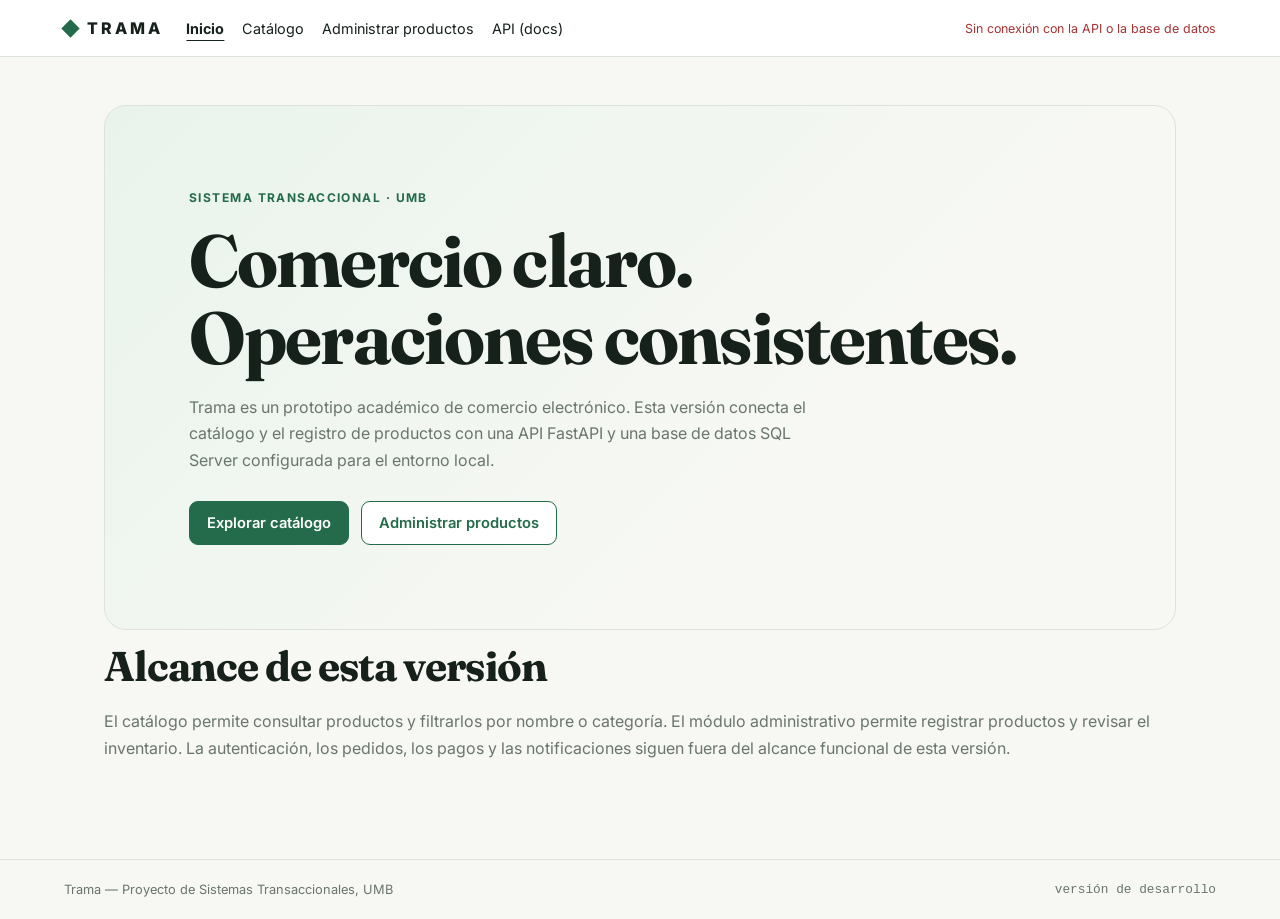
==== frontend/index.html @ f0679143 "fix: restore frontend home page" ====
<!DOCTYPE html>
<html lang="es"><head><meta charset="UTF-8"><meta name="viewport" content="width=device-width, initial-scale=1.0"><meta name="description" content="Trama, prototipo académico de comercio electrónico transaccional."><title>Trama — Comercio transaccional</title><link rel="stylesheet" href="css/estilos.css"></head><body><header><div class="logo"><span class="logo-mark"></span>TRAMA</div><nav><a href="index.html" aria-current="page">Inicio</a><a href="catalogo.html">Catálogo</a><a href="admin.html">Administrar productos</a><a href="/docs" target="_blank" rel="noopener">API (docs)</a></nav><span id="estado-api" class="estado-api" role="status">Verificando API…</span></header><main class="page"><section class="hero"><div class="kicker">Sistema transaccional · UMB</div><h1>Comercio claro.<br>Operaciones consistentes.</h1><p>Trama es un prototipo académico de comercio electrónico. Esta versión conecta el catálogo y el registro de productos con una API FastAPI y una base de datos SQL Server configurada para el entorno local.</p><div class="actions"><a class="btn" href="catalogo.html">Explorar catálogo</a><a class="btn secondary" href="admin.html">Administrar productos</a></div></section><section class="section-head"><h2>Alcance de esta versión</h2><p>El catálogo permite consultar productos y filtrarlos por nombre o categoría. El módulo administrativo permite registrar productos y revisar el inventario. La autenticación, los pedidos, los pagos y las notificaciones siguen fuera del alcance funcional de esta versión.</p></section></main><footer><span>Trama — Proyecto de Sistemas Transaccionales, UMB</span><span class="mono">versión de desarrollo</span></footer><script src="js/api.js"></script><script>window.TramaApi.mostrarEstado("estado-api");</script></body></html>
---- frontend/css/estilos.css ----
@import url('https://fonts.googleapis.com/css2?family=Inter:wght@400;500;600;700&family=Fraunces:wght@400;600;700&display=swap');
:root{color-scheme:light;--ink:#17211c;--muted:#69756d;--paper:#f7f8f4;--card:#fff;--line:#dce3dc;--green:#246b4b;--pale:#e9f3ec;--red:#a83232;--amber:#855b12}*{box-sizing:border-box}body{margin:0;background:var(--paper);color:var(--ink);font-family:Inter,system-ui,sans-serif}header{display:flex;align-items:center;gap:24px;flex-wrap:wrap;padding:18px clamp(18px,5vw,64px);background:#fff;border-bottom:1px solid var(--line)}.logo{font-weight:800;letter-spacing:.18em;display:flex;align-items:center;gap:10px}.logo-mark{display:inline-block;width:13px;height:13px;background:var(--green);transform:rotate(45deg)}nav{display:flex;gap:18px;flex-wrap:wrap;flex:1}a{color:var(--green);text-decoration:none}nav a{font-size:.9rem;color:var(--ink)}nav a[aria-current=page]{font-weight:700;text-decoration:underline;text-underline-offset:6px}.estado-api{font-size:.78rem;color:var(--muted)}.estado-api.ok{color:var(--green)}.estado-api.error{color:var(--red)}.page{max-width:1120px;margin:0 auto;padding:48px 24px 72px}.section-head{margin:10px 0 26px}.kicker{font-size:.75rem;text-transform:uppercase;letter-spacing:.12em;color:var(--green);font-weight:700}h1,h2{font-family:Fraunces,Georgia,serif;letter-spacing:-.025em}h1{font-size:clamp(2.4rem,6vw,4.6rem);line-height:1.04;margin:18px 0}h2{font-size:clamp(1.8rem,4vw,2.6rem);margin:8px 0}p{color:var(--muted);line-height:1.65}.hero{padding:clamp(32px,7vw,84px);border-radius:22px;background:linear-gradient(135deg,#e9f3ec,#f7f8f4 65%);border:1px solid var(--line)}.hero p{max-width:650px}.actions{display:flex;gap:12px;flex-wrap:wrap;margin-top:28px}.btn,button{display:inline-flex;align-items:center;justify-content:center;border:1px solid var(--green);border-radius:9px;padding:12px 17px;background:var(--green);color:white;font:600 .92rem Inter,sans-serif;cursor:pointer}.btn.secondary{background:#fff;color:var(--green)}button:disabled{opacity:.6;cursor:wait}.toolbar{display:flex;align-items:end;gap:16px;flex-wrap:wrap;margin:24px 0}.campo{display:flex;flex-direction:column;gap:8px;font-size:.88rem;font-weight:600;min-width:180px;flex:1}.campo input,.campo select,.campo textarea{width:100%;padding:12px;border:1px solid #cbd5cc;border-radius:8px;background:white;color:var(--ink);font:400 .95rem Inter,sans-serif}.campo input:focus,.campo select:focus,.campo textarea:focus{outline:2px solid #9ac4a7;outline-offset:1px}.conteo{font-size:.84rem;color:var(--muted);padding:12px 0}.productos{display:grid;grid-template-columns:repeat(auto-fit,minmax(220px,1fr));gap:16px}.pcard{display:flex;flex-direction:column;gap:10px;padding:20px;border:1px solid var(--line);border-radius:14px;background:var(--card);min-height:225px}.pcard h3{margin:2px 0;font-size:1.08rem}.pcard p{margin:0;font-size:.9rem;flex:1}.cat{font-size:.75rem;color:var(--green);font-weight:700}.precio{font-size:1.15rem;font-weight:700}.stock{font-size:.78rem}.stock.ok{color:var(--green)}.stock.bajo{color:var(--amber)}.stock.agotado{color:var(--red)}.mensaje{padding:24px;border:1px dashed var(--line);border-radius:12px;color:var(--muted);grid-column:1/-1}.form-panel{background:#fff;border:1px solid var(--line);border-radius:14px;padding:clamp(16px,3vw,28px)}.form-grid{display:grid;grid-template-columns:repeat(2,minmax(0,1fr));gap:18px}.completo{grid-column:1/-1}.ayuda,.error{font-size:.78rem;color:var(--muted);font-weight:400}.campo.invalido input,.campo.invalido select,.campo.invalido textarea{border-color:var(--red)}.campo.invalido .error{color:var(--red)}.alerta{padding:13px 16px;border-radius:9px;margin:16px 0;background:#f4f0df;color:#6f5416;font-size:.9rem}.alerta.ok{background:var(--pale);color:var(--green)}.alerta.error{background:#fae9e8;color:var(--red)}.tabla-scroll{overflow-x:auto;background:white;border:1px solid var(--line);border-radius:12px}.tabla{width:100%;border-collapse:collapse;min-width:560px}.tabla th,.tabla td{padding:14px 16px;border-bottom:1px solid var(--line);text-align:left;font-size:.88rem}.tabla th{background:#f0f4ef;font-size:.77rem;text-transform:uppercase;letter-spacing:.05em}.tabla tr:last-child td{border-bottom:0}.num{text-align:right!important;font-variant-numeric:tabular-nums}footer{display:flex;justify-content:space-between;gap:12px;flex-wrap:wrap;padding:22px clamp(18px,5vw,64px);border-top:1px solid var(--line);font-size:.8rem;color:var(--muted)}.mono{font-family:ui-monospace,monospace}@media(max-width:620px){header{gap:14px}.page{padding:28px 16px 48px}.form-grid{grid-template-columns:1fr}.completo{grid-column:auto}.toolbar .campo{min-width:100%}.estado-api{width:100%}}
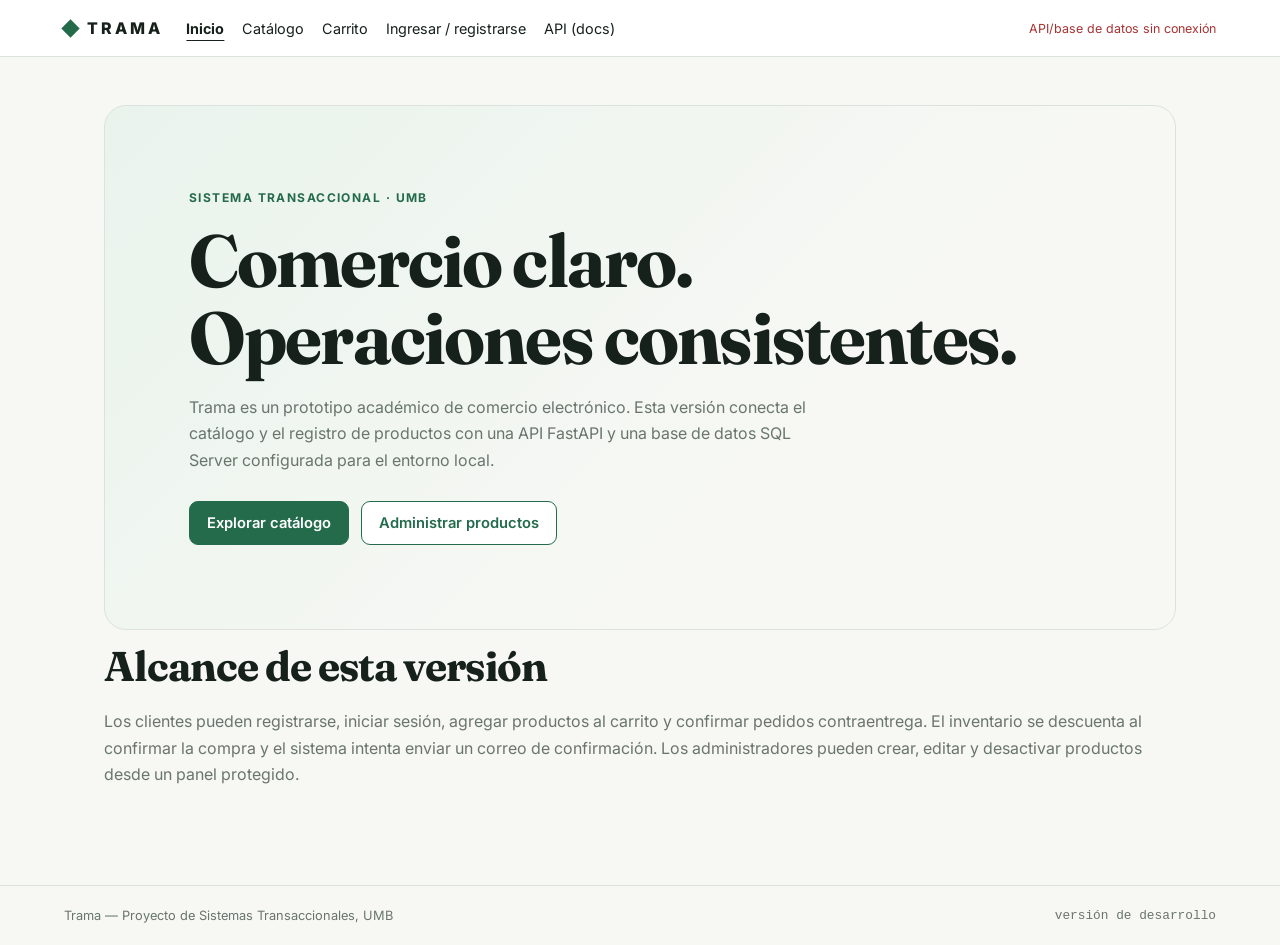
==== commit c9bc0aad: "feat: connect ecommerce pages and protected navigation" ====
--- a/frontend/index.html
+++ b/frontend/index.html
@@ -1,2 +1,2 @@
 <!DOCTYPE html>
-<html lang="es"><head><meta charset="UTF-8"><meta name="viewport" content="width=device-width, initial-scale=1.0"><meta name="description" content="Trama, prototipo académico de comercio electrónico transaccional."><title>Trama — Comercio transaccional</title><link rel="stylesheet" href="css/estilos.css"></head><body><header><div class="logo"><span class="logo-mark"></span>TRAMA</div><nav><a href="index.html" aria-current="page">Inicio</a><a href="catalogo.html">Catálogo</a><a href="admin.html">Administrar productos</a><a href="/docs" target="_blank" rel="noopener">API (docs)</a></nav><span id="estado-api" class="estado-api" role="status">Verificando API…</span></header><main class="page"><section class="hero"><div class="kicker">Sistema transaccional · UMB</div><h1>Comercio claro.<br>Operaciones consistentes.</h1><p>Trama es un prototipo académico de comercio electrónico. Esta versión conecta el catálogo y el registro de productos con una API FastAPI y una base de datos SQL Server configurada para el entorno local.</p><div class="actions"><a class="btn" href="catalogo.html">Explorar catálogo</a><a class="btn secondary" href="admin.html">Administrar productos</a></div></section><section class="section-head"><h2>Alcance de esta versión</h2><p>El catálogo permite consultar productos y filtrarlos por nombre o categoría. El módulo administrativo permite registrar productos y revisar el inventario. La autenticación, los pedidos, los pagos y las notificaciones siguen fuera del alcance funcional de esta versión.</p></section></main><footer><span>Trama — Proyecto de Sistemas Transaccionales, UMB</span><span class="mono">versión de desarrollo</span></footer><script src="js/api.js"></script><script>window.TramaApi.mostrarEstado("estado-api");</script></body></html>
+<html lang="es"><head><meta charset="UTF-8"><meta name="viewport" content="width=device-width, initial-scale=1.0"><meta name="description" content="Trama, prototipo académico de comercio electrónico transaccional."><title>Trama — Comercio transaccional</title><link rel="stylesheet" href="css/estilos.css"></head><body><header><div class="logo"><span class="logo-mark"></span>TRAMA</div><nav><a href="index.html" aria-current="page">Inicio</a><a href="catalogo.html">Catálogo</a><a href="carrito.html">Carrito</a><a href="cuenta.html" data-auth>Ingresar / registrarse</a><a href="admin.html" data-admin hidden>Administración</a><a href="/docs" target="_blank" rel="noopener">API (docs)</a></nav><span id="estado-api" class="estado-api" role="status">Verificando API…</span></header><main class="page"><section class="hero"><div class="kicker">Sistema transaccional · UMB</div><h1>Comercio claro.<br>Operaciones consistentes.</h1><p>Trama es un prototipo académico de comercio electrónico. Esta versión conecta el catálogo y el registro de productos con una API FastAPI y una base de datos SQL Server configurada para el entorno local.</p><div class="actions"><a class="btn" href="catalogo.html">Explorar catálogo</a><a class="btn secondary" href="admin.html">Administrar productos</a></div></section><section class="section-head"><h2>Alcance de esta versión</h2><p>Los clientes pueden registrarse, iniciar sesión, agregar productos al carrito y confirmar pedidos contraentrega. El inventario se descuenta al confirmar la compra y el sistema intenta enviar un correo de confirmación. Los administradores pueden crear, editar y desactivar productos desde un panel protegido.</p></section></main><footer><span>Trama — Proyecto de Sistemas Transaccionales, UMB</span><span class="mono">versión de desarrollo</span></footer><script src="js/api.js"></script><script>window.TramaApi.mostrarEstado("estado-api");</script></body></html>
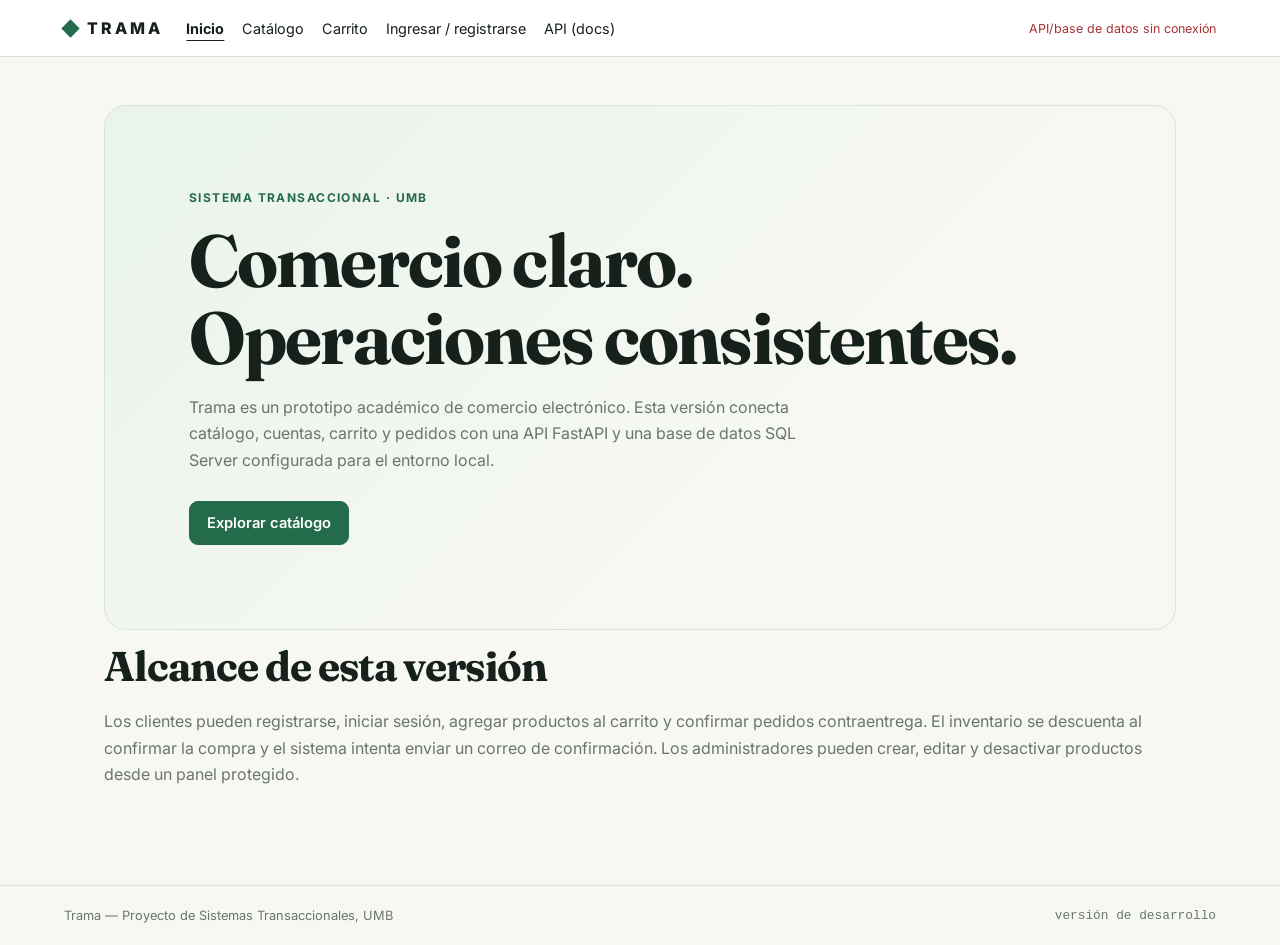
==== commit 94484137: "fix: tighten security defaults and verify ecommerce pages" ====
--- a/frontend/index.html
+++ b/frontend/index.html
@@ -1,2 +1,2 @@
 <!DOCTYPE html>
-<html lang="es"><head><meta charset="UTF-8"><meta name="viewport" content="width=device-width, initial-scale=1.0"><meta name="description" content="Trama, prototipo académico de comercio electrónico transaccional."><title>Trama — Comercio transaccional</title><link rel="stylesheet" href="css/estilos.css"></head><body><header><div class="logo"><span class="logo-mark"></span>TRAMA</div><nav><a href="index.html" aria-current="page">Inicio</a><a href="catalogo.html">Catálogo</a><a href="carrito.html">Carrito</a><a href="cuenta.html" data-auth>Ingresar / registrarse</a><a href="admin.html" data-admin hidden>Administración</a><a href="/docs" target="_blank" rel="noopener">API (docs)</a></nav><span id="estado-api" class="estado-api" role="status">Verificando API…</span></header><main class="page"><section class="hero"><div class="kicker">Sistema transaccional · UMB</div><h1>Comercio claro.<br>Operaciones consistentes.</h1><p>Trama es un prototipo académico de comercio electrónico. Esta versión conecta el catálogo y el registro de productos con una API FastAPI y una base de datos SQL Server configurada para el entorno local.</p><div class="actions"><a class="btn" href="catalogo.html">Explorar catálogo</a><a class="btn secondary" href="admin.html">Administrar productos</a></div></section><section class="section-head"><h2>Alcance de esta versión</h2><p>Los clientes pueden registrarse, iniciar sesión, agregar productos al carrito y confirmar pedidos contraentrega. El inventario se descuenta al confirmar la compra y el sistema intenta enviar un correo de confirmación. Los administradores pueden crear, editar y desactivar productos desde un panel protegido.</p></section></main><footer><span>Trama — Proyecto de Sistemas Transaccionales, UMB</span><span class="mono">versión de desarrollo</span></footer><script src="js/api.js"></script><script>window.TramaApi.mostrarEstado("estado-api");</script></body></html>
+<html lang="es"><head><meta charset="UTF-8"><meta name="viewport" content="width=device-width, initial-scale=1.0"><meta name="description" content="Trama, prototipo académico de comercio electrónico transaccional."><title>Trama — Comercio transaccional</title><link rel="stylesheet" href="css/estilos.css"></head><body><header><div class="logo"><span class="logo-mark"></span>TRAMA</div><nav><a href="index.html" aria-current="page">Inicio</a><a href="catalogo.html">Catálogo</a><a href="carrito.html">Carrito</a><a href="cuenta.html" data-auth>Ingresar / registrarse</a><a href="admin.html" data-admin hidden>Administración</a><a href="/docs" target="_blank" rel="noopener">API (docs)</a></nav><span id="estado-api" class="estado-api" role="status">Verificando API…</span></header><main class="page"><section class="hero"><div class="kicker">Sistema transaccional · UMB</div><h1>Comercio claro.<br>Operaciones consistentes.</h1><p>Trama es un prototipo académico de comercio electrónico. Esta versión conecta catálogo, cuentas, carrito y pedidos con una API FastAPI y una base de datos SQL Server configurada para el entorno local.</p><div class="actions"><a class="btn" href="catalogo.html">Explorar catálogo</a><a class="btn secondary" data-admin hidden href="admin.html">Administrar productos</a></div></section><section class="section-head"><h2>Alcance de esta versión</h2><p>Los clientes pueden registrarse, iniciar sesión, agregar productos al carrito y confirmar pedidos contraentrega. El inventario se descuenta al confirmar la compra y el sistema intenta enviar un correo de confirmación. Los administradores pueden crear, editar y desactivar productos desde un panel protegido.</p></section></main><footer><span>Trama — Proyecto de Sistemas Transaccionales, UMB</span><span class="mono">versión de desarrollo</span></footer><script src="js/api.js"></script><script>window.TramaApi.mostrarEstado("estado-api");window.TramaApi.actualizarNavegacion();</script></body></html>
--- a/frontend/css/estilos.css
+++ b/frontend/css/estilos.css
@@ -1,2 +1,5 @@
 @import url('https://fonts.googleapis.com/css2?family=Inter:wght@400;500;600;700&family=Fraunces:wght@400;600;700&display=swap');
 :root{color-scheme:light;--ink:#17211c;--muted:#69756d;--paper:#f7f8f4;--card:#fff;--line:#dce3dc;--green:#246b4b;--pale:#e9f3ec;--red:#a83232;--amber:#855b12}*{box-sizing:border-box}body{margin:0;background:var(--paper);color:var(--ink);font-family:Inter,system-ui,sans-serif}header{display:flex;align-items:center;gap:24px;flex-wrap:wrap;padding:18px clamp(18px,5vw,64px);background:#fff;border-bottom:1px solid var(--line)}.logo{font-weight:800;letter-spacing:.18em;display:flex;align-items:center;gap:10px}.logo-mark{display:inline-block;width:13px;height:13px;background:var(--green);transform:rotate(45deg)}nav{display:flex;gap:18px;flex-wrap:wrap;flex:1}a{color:var(--green);text-decoration:none}nav a{font-size:.9rem;color:var(--ink)}nav a[aria-current=page]{font-weight:700;text-decoration:underline;text-underline-offset:6px}.estado-api{font-size:.78rem;color:var(--muted)}.estado-api.ok{color:var(--green)}.estado-api.error{color:var(--red)}.page{max-width:1120px;margin:0 auto;padding:48px 24px 72px}.section-head{margin:10px 0 26px}.kicker{font-size:.75rem;text-transform:uppercase;letter-spacing:.12em;color:var(--green);font-weight:700}h1,h2{font-family:Fraunces,Georgia,serif;letter-spacing:-.025em}h1{font-size:clamp(2.4rem,6vw,4.6rem);line-height:1.04;margin:18px 0}h2{font-size:clamp(1.8rem,4vw,2.6rem);margin:8px 0}p{color:var(--muted);line-height:1.65}.hero{padding:clamp(32px,7vw,84px);border-radius:22px;background:linear-gradient(135deg,#e9f3ec,#f7f8f4 65%);border:1px solid var(--line)}.hero p{max-width:650px}.actions{display:flex;gap:12px;flex-wrap:wrap;margin-top:28px}.btn,button{display:inline-flex;align-items:center;justify-content:center;border:1px solid var(--green);border-radius:9px;padding:12px 17px;background:var(--green);color:white;font:600 .92rem Inter,sans-serif;cursor:pointer}.btn.secondary{background:#fff;color:var(--green)}button:disabled{opacity:.6;cursor:wait}.toolbar{display:flex;align-items:end;gap:16px;flex-wrap:wrap;margin:24px 0}.campo{display:flex;flex-direction:column;gap:8px;font-size:.88rem;font-weight:600;min-width:180px;flex:1}.campo input,.campo select,.campo textarea{width:100%;padding:12px;border:1px solid #cbd5cc;border-radius:8px;background:white;color:var(--ink);font:400 .95rem Inter,sans-serif}.campo input:focus,.campo select:focus,.campo textarea:focus{outline:2px solid #9ac4a7;outline-offset:1px}.conteo{font-size:.84rem;color:var(--muted);padding:12px 0}.productos{display:grid;grid-template-columns:repeat(auto-fit,minmax(220px,1fr));gap:16px}.pcard{display:flex;flex-direction:column;gap:10px;padding:20px;border:1px solid var(--line);border-radius:14px;background:var(--card);min-height:225px}.pcard h3{margin:2px 0;font-size:1.08rem}.pcard p{margin:0;font-size:.9rem;flex:1}.cat{font-size:.75rem;color:var(--green);font-weight:700}.precio{font-size:1.15rem;font-weight:700}.stock{font-size:.78rem}.stock.ok{color:var(--green)}.stock.bajo{color:var(--amber)}.stock.agotado{color:var(--red)}.mensaje{padding:24px;border:1px dashed var(--line);border-radius:12px;color:var(--muted);grid-column:1/-1}.form-panel{background:#fff;border:1px solid var(--line);border-radius:14px;padding:clamp(16px,3vw,28px)}.form-grid{display:grid;grid-template-columns:repeat(2,minmax(0,1fr));gap:18px}.completo{grid-column:1/-1}.ayuda,.error{font-size:.78rem;color:var(--muted);font-weight:400}.campo.invalido input,.campo.invalido select,.campo.invalido textarea{border-color:var(--red)}.campo.invalido .error{color:var(--red)}.alerta{padding:13px 16px;border-radius:9px;margin:16px 0;background:#f4f0df;color:#6f5416;font-size:.9rem}.alerta.ok{background:var(--pale);color:var(--green)}.alerta.error{background:#fae9e8;color:var(--red)}.tabla-scroll{overflow-x:auto;background:white;border:1px solid var(--line);border-radius:12px}.tabla{width:100%;border-collapse:collapse;min-width:560px}.tabla th,.tabla td{padding:14px 16px;border-bottom:1px solid var(--line);text-align:left;font-size:.88rem}.tabla th{background:#f0f4ef;font-size:.77rem;text-transform:uppercase;letter-spacing:.05em}.tabla tr:last-child td{border-bottom:0}.num{text-align:right!important;font-variant-numeric:tabular-nums}footer{display:flex;justify-content:space-between;gap:12px;flex-wrap:wrap;padding:22px clamp(18px,5vw,64px);border-top:1px solid var(--line);font-size:.8rem;color:var(--muted)}.mono{font-family:ui-monospace,monospace}@media(max-width:620px){header{gap:14px}.page{padding:28px 16px 48px}.form-grid{grid-template-columns:1fr}.completo{grid-column:auto}.toolbar .campo{min-width:100%}.estado-api{width:100%}}
+
+/* Comercio: cuenta, carrito y administración */
+.btn:disabled,button:disabled{opacity:.55;cursor:not-allowed}.pcard .actions{margin-top:8px}.pcard .actions button{padding:9px 12px;font-size:.82rem}.pcard input[type=number]{width:100%;padding:10px;border:1px solid var(--line);border-radius:8px}.form-panel form{display:grid;gap:14px}.form-panel form .btn{justify-self:start}.tabla td:last-child{white-space:nowrap}.tabla td:last-child button{margin:3px;padding:8px 10px;font-size:.8rem}.estado-pedido{display:inline-block;padding:5px 9px;border-radius:99px;background:var(--pale);color:var(--green);font-size:.78rem;font-weight:700}[hidden]{display:none!important}
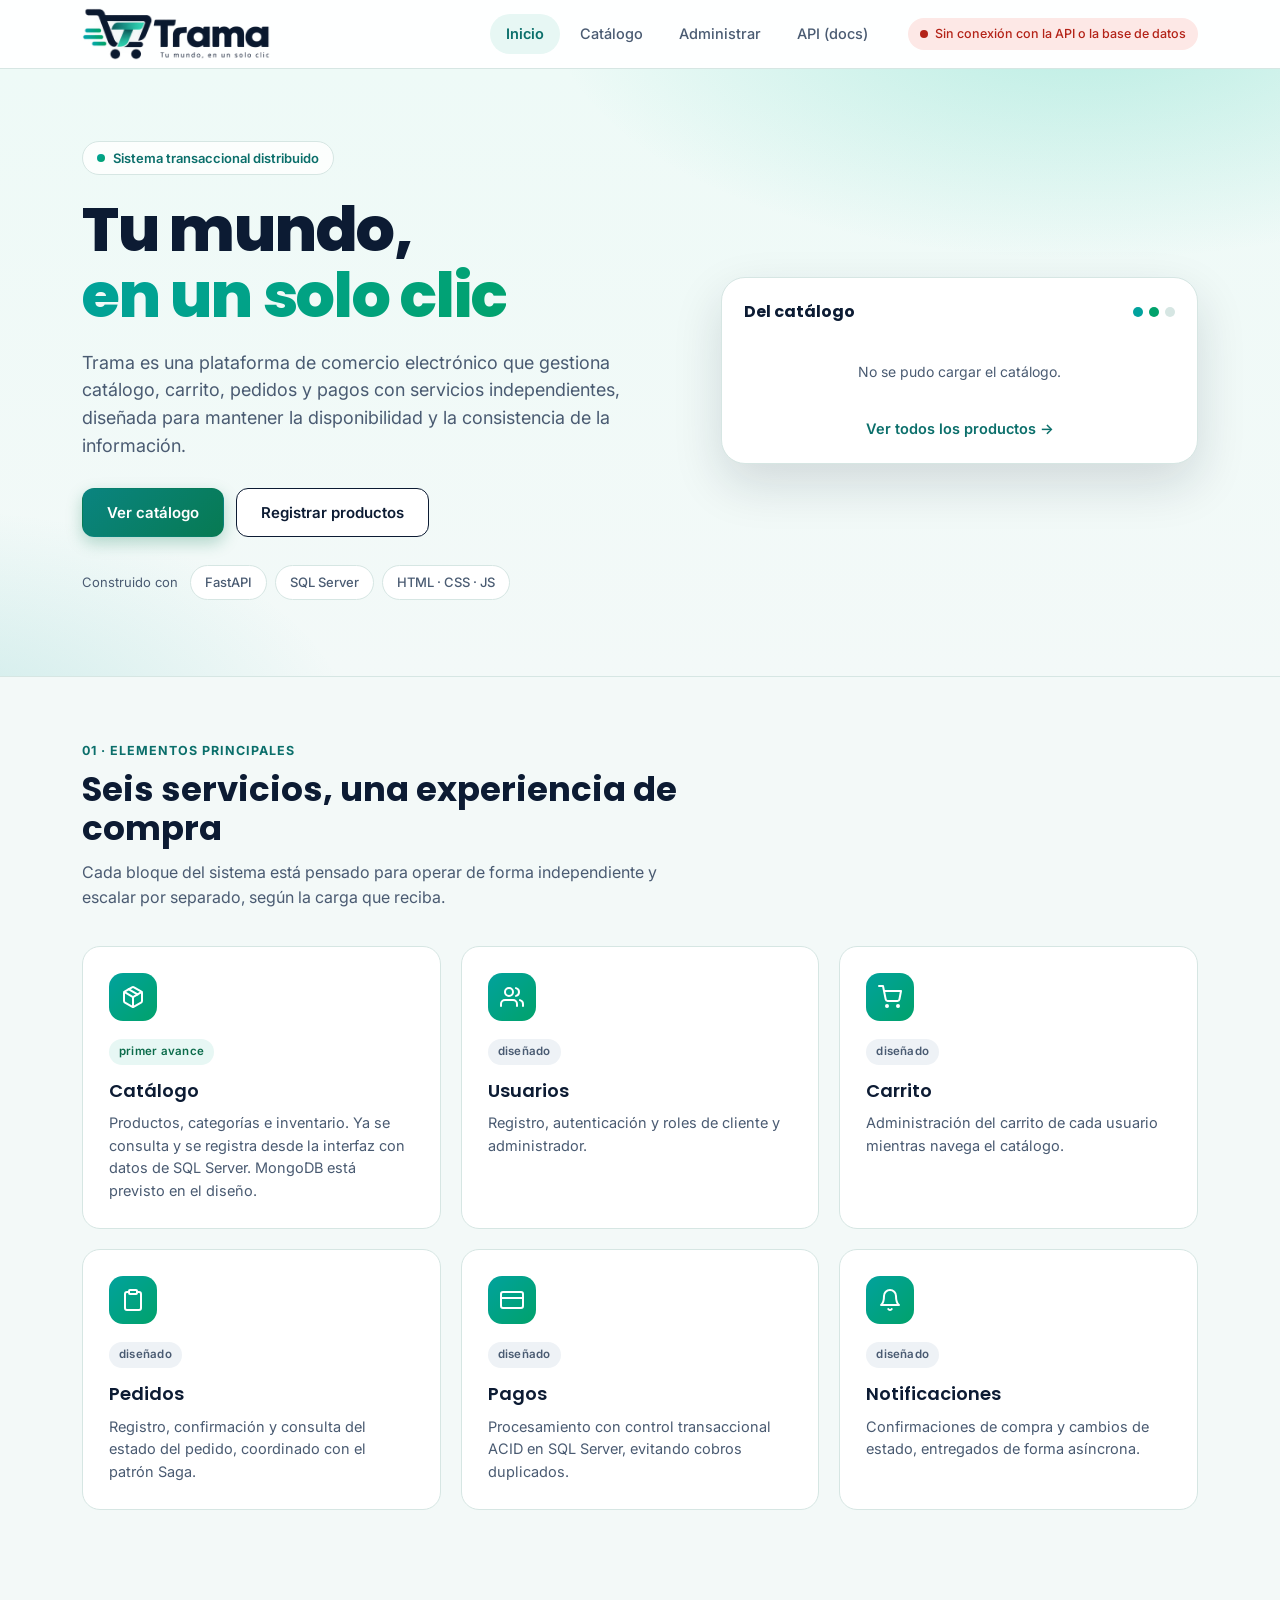
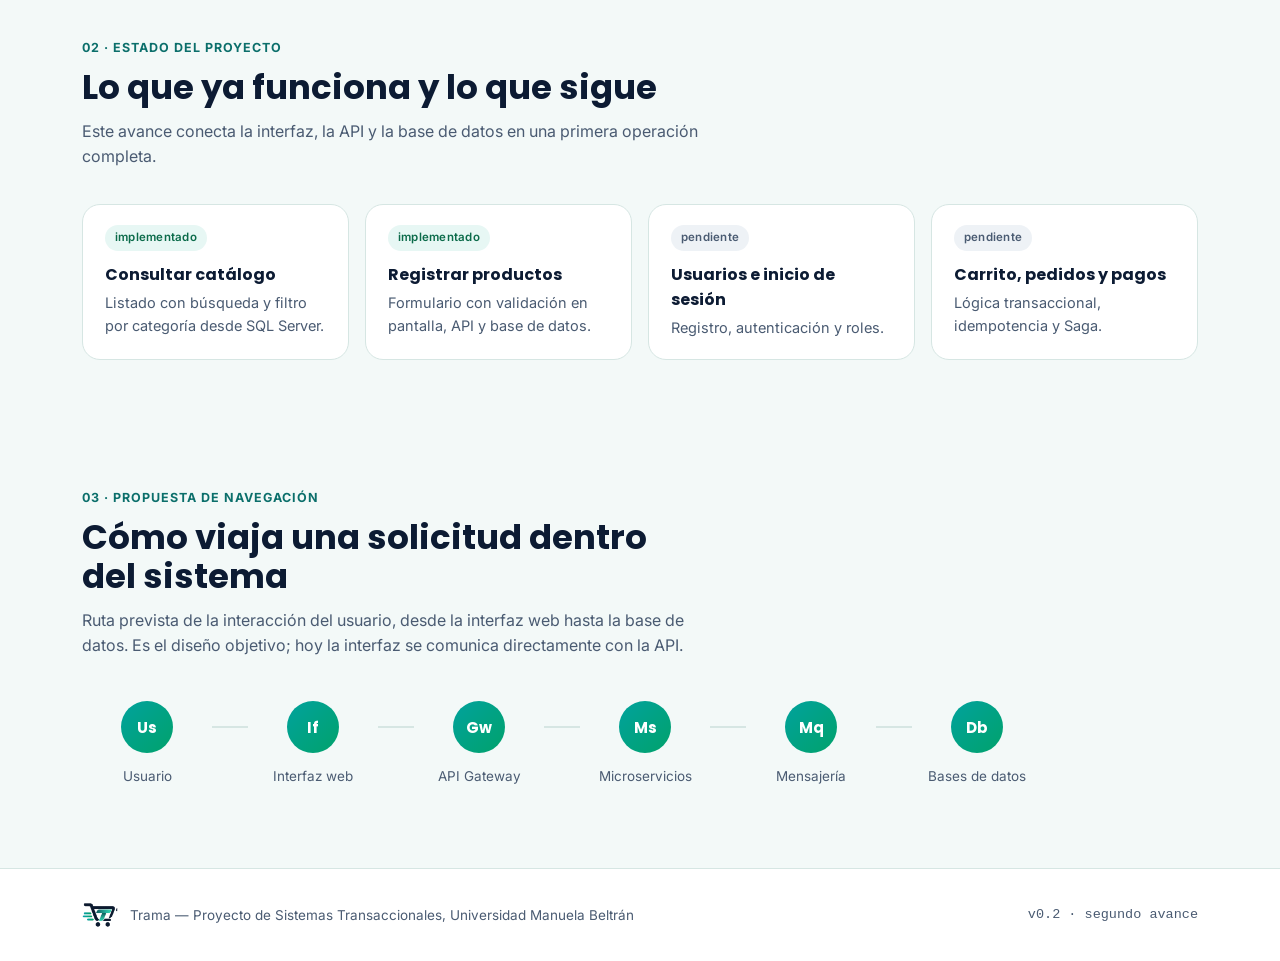
==== commit 33e6cbc9: "Versión inicial" ====
--- a/frontend/index.html
+++ b/frontend/index.html
@@ -1,2 +1,135 @@
 <!DOCTYPE html>
-<html lang="es"><head><meta charset="UTF-8"><meta name="viewport" content="width=device-width, initial-scale=1.0"><meta name="description" content="Trama, prototipo académico de comercio electrónico transaccional."><title>Trama — Comercio transaccional</title><link rel="stylesheet" href="css/estilos.css"></head><body><header><div class="logo"><span class="logo-mark"></span>TRAMA</div><nav><a href="index.html" aria-current="page">Inicio</a><a href="catalogo.html">Catálogo</a><a href="carrito.html">Carrito</a><a href="cuenta.html" data-auth>Ingresar / registrarse</a><a href="admin.html" data-admin hidden>Administración</a><a href="/docs" target="_blank" rel="noopener">API (docs)</a></nav><span id="estado-api" class="estado-api" role="status">Verificando API…</span></header><main class="page"><section class="hero"><div class="kicker">Sistema transaccional · UMB</div><h1>Comercio claro.<br>Operaciones consistentes.</h1><p>Trama es un prototipo académico de comercio electrónico. Esta versión conecta catálogo, cuentas, carrito y pedidos con una API FastAPI y una base de datos SQL Server configurada para el entorno local.</p><div class="actions"><a class="btn" href="catalogo.html">Explorar catálogo</a><a class="btn secondary" data-admin hidden href="admin.html">Administrar productos</a></div></section><section class="section-head"><h2>Alcance de esta versión</h2><p>Los clientes pueden registrarse, iniciar sesión, agregar productos al carrito y confirmar pedidos contraentrega. El inventario se descuenta al confirmar la compra y el sistema intenta enviar un correo de confirmación. Los administradores pueden crear, editar y desactivar productos desde un panel protegido.</p></section></main><footer><span>Trama — Proyecto de Sistemas Transaccionales, UMB</span><span class="mono">versión de desarrollo</span></footer><script src="js/api.js"></script><script>window.TramaApi.mostrarEstado("estado-api");window.TramaApi.actualizarNavegacion();</script></body></html>
+<html lang="es">
+<head>
+<meta charset="UTF-8">
+<meta name="viewport" content="width=device-width, initial-scale=1.0">
+<meta name="theme-color" content="#0C1B33">
+<title>Trama — Tu mundo, en un solo clic</title>
+<link rel="icon" type="image/png" href="img/favicon.png">
+<link rel="preconnect" href="https://fonts.googleapis.com">
+<link href="https://fonts.googleapis.com/css2?family=Inter:wght@400;500;600&family=Poppins:wght@600;700;800&display=swap" rel="stylesheet">
+<link rel="stylesheet" href="css/estilos.css">
+</head>
+<body>
+<a class="skip" href="#contenido">Saltar al contenido</a>
+<header class="site-header">
+  <div class="header-inner">
+    <a class="brand" href="index.html" aria-label="Trama, ir al inicio"><img class="logo" src="img/logo-web.png" alt="Trama — Tu mundo, en un solo clic" width="187" height="52"></a>
+    <nav aria-label="Principal">
+      <a href="index.html" aria-current="page">Inicio</a>
+      <a href="catalogo.html">Catálogo</a>
+      <a href="admin.html">Administrar</a>
+      <a href="/docs" target="_blank" rel="noopener">API (docs)</a>
+    </nav>
+    <span id="estado-api" class="estado-api" role="status">Verificando API…</span>
+  </div>
+</header>
+
+<main id="contenido">
+<div class="hero">
+  <div class="hero-inner">
+    <div>
+      <div class="eyebrow">Sistema transaccional distribuido</div>
+      <h1>Tu mundo,<br><span class="grad-text">en un solo clic</span></h1>
+      <p class="lead">Trama es una plataforma de comercio electrónico que gestiona catálogo, carrito, pedidos y pagos con servicios independientes, diseñada para mantener la disponibilidad y la consistencia de la información.</p>
+      <div class="hero-actions">
+        <a class="btn btn-primary" href="catalogo.html">Ver catálogo</a>
+        <a class="btn" href="admin.html">Registrar productos</a>
+      </div>
+      <div class="chips"><span class="chips-label">Construido con</span><span class="chip">FastAPI</span><span class="chip">SQL Server</span><span class="chip">HTML · CSS · JS</span></div>
+    </div>
+    <div class="showcase" aria-label="Novedades del catálogo">
+      <div class="showcase-top"><strong>Del catálogo</strong><span class="dots" aria-hidden="true"><i></i><i></i><i></i></span></div>
+      <div id="showcase-lista" class="showcase-lista"><p class="showcase-vacio">Cargando productos…</p></div>
+      <a class="showcase-pie" href="catalogo.html">Ver todos los productos →</a>
+    </div>
+  </div>
+</div>
+
+<section id="elementos">
+  <div class="section-head">
+    <div class="kicker">01 · Elementos principales</div>
+    <h2>Seis servicios, una experiencia de compra</h2>
+    <p>Cada bloque del sistema está pensado para operar de forma independiente y escalar por separado, según la carga que reciba.</p>
+  </div>
+  <div class="cards tres">
+    <div class="card">
+      <div class="ico"><svg viewBox="0 0 24 24" aria-hidden="true"><path d="M16.5 9.4 7.5 4.21"/><path d="M21 16V8a2 2 0 0 0-1-1.73l-7-4a2 2 0 0 0-2 0l-7 4A2 2 0 0 0 3 8v8a2 2 0 0 0 1 1.73l7 4a2 2 0 0 0 2 0l7-4A2 2 0 0 0 21 16z"/><path d="M3.27 6.96 12 12.01l8.73-5.05"/><path d="M12 22.08V12"/></svg></div>
+      <span class="tag">primer avance</span>
+      <h3>Catálogo</h3>
+      <p>Productos, categorías e inventario. Ya se consulta y se registra desde la interfaz con datos de SQL Server. MongoDB está previsto en el diseño.</p>
+    </div>
+    <div class="card">
+      <div class="ico"><svg viewBox="0 0 24 24" aria-hidden="true"><path d="M17 21v-2a4 4 0 0 0-4-4H5a4 4 0 0 0-4 4v2"/><circle cx="9" cy="7" r="4"/><path d="M23 21v-2a4 4 0 0 0-3-3.87"/><path d="M16 3.13a4 4 0 0 1 0 7.75"/></svg></div>
+      <span class="tag pendiente">diseñado</span>
+      <h3>Usuarios</h3>
+      <p>Registro, autenticación y roles de cliente y administrador.</p>
+    </div>
+    <div class="card">
+      <div class="ico"><svg viewBox="0 0 24 24" aria-hidden="true"><circle cx="9" cy="21" r="1"/><circle cx="20" cy="21" r="1"/><path d="M1 1h4l2.7 13.4a2 2 0 0 0 2 1.6h9.7a2 2 0 0 0 2-1.6L23 6H6"/></svg></div>
+      <span class="tag pendiente">diseñado</span>
+      <h3>Carrito</h3>
+      <p>Administración del carrito de cada usuario mientras navega el catálogo.</p>
+    </div>
+    <div class="card">
+      <div class="ico"><svg viewBox="0 0 24 24" aria-hidden="true"><path d="M16 4h2a2 2 0 0 1 2 2v14a2 2 0 0 1-2 2H6a2 2 0 0 1-2-2V6a2 2 0 0 1 2-2h2"/><rect x="8" y="2" width="8" height="4" rx="1" ry="1"/></svg></div>
+      <span class="tag pendiente">diseñado</span>
+      <h3>Pedidos</h3>
+      <p>Registro, confirmación y consulta del estado del pedido, coordinado con el patrón Saga.</p>
+    </div>
+    <div class="card">
+      <div class="ico"><svg viewBox="0 0 24 24" aria-hidden="true"><rect x="1" y="4" width="22" height="16" rx="2" ry="2"/><line x1="1" y1="10" x2="23" y2="10"/></svg></div>
+      <span class="tag pendiente">diseñado</span>
+      <h3>Pagos</h3>
+      <p>Procesamiento con control transaccional ACID en SQL Server, evitando cobros duplicados.</p>
+    </div>
+    <div class="card">
+      <div class="ico"><svg viewBox="0 0 24 24" aria-hidden="true"><path d="M18 8A6 6 0 0 0 6 8c0 7-3 9-3 9h18s-3-2-3-9"/><path d="M13.73 21a2 2 0 0 1-3.46 0"/></svg></div>
+      <span class="tag pendiente">diseñado</span>
+      <h3>Notificaciones</h3>
+      <p>Confirmaciones de compra y cambios de estado, entregados de forma asíncrona.</p>
+    </div>
+  </div>
+</section>
+
+<section id="avance">
+  <div class="section-head">
+    <div class="kicker">02 · Estado del proyecto</div>
+    <h2>Lo que ya funciona y lo que sigue</h2>
+    <p>Este avance conecta la interfaz, la API y la base de datos en una primera operación completa.</p>
+  </div>
+  <ul class="progreso">
+    <li><span class="tag">implementado</span><strong>Consultar catálogo</strong>Listado con búsqueda y filtro por categoría desde SQL Server.</li>
+    <li><span class="tag">implementado</span><strong>Registrar productos</strong>Formulario con validación en pantalla, API y base de datos.</li>
+    <li><span class="tag pendiente">pendiente</span><strong>Usuarios e inicio de sesión</strong>Registro, autenticación y roles.</li>
+    <li><span class="tag pendiente">pendiente</span><strong>Carrito, pedidos y pagos</strong>Lógica transaccional, idempotencia y Saga.</li>
+  </ul>
+</section>
+
+<section id="arquitectura">
+  <div class="section-head">
+    <div class="kicker">03 · Propuesta de navegación</div>
+    <h2>Cómo viaja una solicitud dentro del sistema</h2>
+    <p>Ruta prevista de la interacción del usuario, desde la interfaz web hasta la base de datos. Es el diseño objetivo; hoy la interfaz se comunica directamente con la API.</p>
+  </div>
+  <div class="flow">
+    <div class="flow-step"><div class="dot">Us</div><span>Usuario</span></div><div class="flow-arrow"></div>
+    <div class="flow-step"><div class="dot">If</div><span>Interfaz web</span></div><div class="flow-arrow"></div>
+    <div class="flow-step"><div class="dot">Gw</div><span>API Gateway</span></div><div class="flow-arrow"></div>
+    <div class="flow-step"><div class="dot">Ms</div><span>Microservicios</span></div><div class="flow-arrow"></div>
+    <div class="flow-step"><div class="dot">Mq</div><span>Mensajería</span></div><div class="flow-arrow"></div>
+    <div class="flow-step"><div class="dot">Db</div><span>Bases de datos</span></div>
+  </div>
+</section>
+</main>
+<footer>
+  <div class="footer-inner">
+    <div class="marca"><img src="img/logo-icono.png" alt="" width="36" height="36"><span>Trama — Proyecto de Sistemas Transaccionales, Universidad Manuela Beltrán</span></div>
+    <span class="mono">v0.2 · segundo avance</span>
+  </div>
+</footer>
+
+<script src="js/api.js"></script>
+<script src="js/inicio.js"></script>
+</body>
+</html>
--- a/frontend/css/estilos.css
+++ b/frontend/css/estilos.css
@@ -1,5 +1,205 @@
-@import url('https://fonts.googleapis.com/css2?family=Inter:wght@400;500;600;700&family=Fraunces:wght@400;600;700&display=swap');
-:root{color-scheme:light;--ink:#17211c;--muted:#69756d;--paper:#f7f8f4;--card:#fff;--line:#dce3dc;--green:#246b4b;--pale:#e9f3ec;--red:#a83232;--amber:#855b12}*{box-sizing:border-box}body{margin:0;background:var(--paper);color:var(--ink);font-family:Inter,system-ui,sans-serif}header{display:flex;align-items:center;gap:24px;flex-wrap:wrap;padding:18px clamp(18px,5vw,64px);background:#fff;border-bottom:1px solid var(--line)}.logo{font-weight:800;letter-spacing:.18em;display:flex;align-items:center;gap:10px}.logo-mark{display:inline-block;width:13px;height:13px;background:var(--green);transform:rotate(45deg)}nav{display:flex;gap:18px;flex-wrap:wrap;flex:1}a{color:var(--green);text-decoration:none}nav a{font-size:.9rem;color:var(--ink)}nav a[aria-current=page]{font-weight:700;text-decoration:underline;text-underline-offset:6px}.estado-api{font-size:.78rem;color:var(--muted)}.estado-api.ok{color:var(--green)}.estado-api.error{color:var(--red)}.page{max-width:1120px;margin:0 auto;padding:48px 24px 72px}.section-head{margin:10px 0 26px}.kicker{font-size:.75rem;text-transform:uppercase;letter-spacing:.12em;color:var(--green);font-weight:700}h1,h2{font-family:Fraunces,Georgia,serif;letter-spacing:-.025em}h1{font-size:clamp(2.4rem,6vw,4.6rem);line-height:1.04;margin:18px 0}h2{font-size:clamp(1.8rem,4vw,2.6rem);margin:8px 0}p{color:var(--muted);line-height:1.65}.hero{padding:clamp(32px,7vw,84px);border-radius:22px;background:linear-gradient(135deg,#e9f3ec,#f7f8f4 65%);border:1px solid var(--line)}.hero p{max-width:650px}.actions{display:flex;gap:12px;flex-wrap:wrap;margin-top:28px}.btn,button{display:inline-flex;align-items:center;justify-content:center;border:1px solid var(--green);border-radius:9px;padding:12px 17px;background:var(--green);color:white;font:600 .92rem Inter,sans-serif;cursor:pointer}.btn.secondary{background:#fff;color:var(--green)}button:disabled{opacity:.6;cursor:wait}.toolbar{display:flex;align-items:end;gap:16px;flex-wrap:wrap;margin:24px 0}.campo{display:flex;flex-direction:column;gap:8px;font-size:.88rem;font-weight:600;min-width:180px;flex:1}.campo input,.campo select,.campo textarea{width:100%;padding:12px;border:1px solid #cbd5cc;border-radius:8px;background:white;color:var(--ink);font:400 .95rem Inter,sans-serif}.campo input:focus,.campo select:focus,.campo textarea:focus{outline:2px solid #9ac4a7;outline-offset:1px}.conteo{font-size:.84rem;color:var(--muted);padding:12px 0}.productos{display:grid;grid-template-columns:repeat(auto-fit,minmax(220px,1fr));gap:16px}.pcard{display:flex;flex-direction:column;gap:10px;padding:20px;border:1px solid var(--line);border-radius:14px;background:var(--card);min-height:225px}.pcard h3{margin:2px 0;font-size:1.08rem}.pcard p{margin:0;font-size:.9rem;flex:1}.cat{font-size:.75rem;color:var(--green);font-weight:700}.precio{font-size:1.15rem;font-weight:700}.stock{font-size:.78rem}.stock.ok{color:var(--green)}.stock.bajo{color:var(--amber)}.stock.agotado{color:var(--red)}.mensaje{padding:24px;border:1px dashed var(--line);border-radius:12px;color:var(--muted);grid-column:1/-1}.form-panel{background:#fff;border:1px solid var(--line);border-radius:14px;padding:clamp(16px,3vw,28px)}.form-grid{display:grid;grid-template-columns:repeat(2,minmax(0,1fr));gap:18px}.completo{grid-column:1/-1}.ayuda,.error{font-size:.78rem;color:var(--muted);font-weight:400}.campo.invalido input,.campo.invalido select,.campo.invalido textarea{border-color:var(--red)}.campo.invalido .error{color:var(--red)}.alerta{padding:13px 16px;border-radius:9px;margin:16px 0;background:#f4f0df;color:#6f5416;font-size:.9rem}.alerta.ok{background:var(--pale);color:var(--green)}.alerta.error{background:#fae9e8;color:var(--red)}.tabla-scroll{overflow-x:auto;background:white;border:1px solid var(--line);border-radius:12px}.tabla{width:100%;border-collapse:collapse;min-width:560px}.tabla th,.tabla td{padding:14px 16px;border-bottom:1px solid var(--line);text-align:left;font-size:.88rem}.tabla th{background:#f0f4ef;font-size:.77rem;text-transform:uppercase;letter-spacing:.05em}.tabla tr:last-child td{border-bottom:0}.num{text-align:right!important;font-variant-numeric:tabular-nums}footer{display:flex;justify-content:space-between;gap:12px;flex-wrap:wrap;padding:22px clamp(18px,5vw,64px);border-top:1px solid var(--line);font-size:.8rem;color:var(--muted)}.mono{font-family:ui-monospace,monospace}@media(max-width:620px){header{gap:14px}.page{padding:28px 16px 48px}.form-grid{grid-template-columns:1fr}.completo{grid-column:auto}.toolbar .campo{min-width:100%}.estado-api{width:100%}}
-
-/* Comercio: cuenta, carrito y administración */
-.btn:disabled,button:disabled{opacity:.55;cursor:not-allowed}.pcard .actions{margin-top:8px}.pcard .actions button{padding:9px 12px;font-size:.82rem}.pcard input[type=number]{width:100%;padding:10px;border:1px solid var(--line);border-radius:8px}.form-panel form{display:grid;gap:14px}.form-panel form .btn{justify-self:start}.tabla td:last-child{white-space:nowrap}.tabla td:last-child button{margin:3px;padding:8px 10px;font-size:.8rem}.estado-pedido{display:inline-block;padding:5px 9px;border-radius:99px;background:var(--pale);color:var(--green);font-size:.78rem;font-weight:700}[hidden]{display:none!important}
+/* =========================================================
+   TRAMA — Sistema de diseño
+   Colores tomados del logo: azul marino, turquesa y verde.
+   El turquesa/verde brillante se usa en fondos decorativos; para
+   texto y botones se usan tonos más oscuros que cumplen contraste 4.5:1.
+   ========================================================= */
+:root{
+  --navy:#0C1B33;
+  --navy-2:#1B2F52;
+  --teal:#01A29D;
+  --green:#01A26B;
+  --mint:#2BC9AB;
+  --deep:#0B615E;
+  --brand-grad:linear-gradient(135deg,#01A29D 0%,#01A26B 100%);
+  --btn-grad:linear-gradient(135deg,#0A8480 0%,#077A52 100%);
+  --bg:#F3F9F8;
+  --surface:#FFFFFF;
+  --mint-soft:#E7F7F4;
+  --border:#D6E6E3;
+  --ink:#0C1B33;
+  --ink-soft:#4A5B72;
+  --teal-text:#0B6F6B;
+  --ok-text:#0B6B4A;
+  --warn-text:#8A5A00;
+  --err-text:#B42318;
+  --radius:18px;
+  --shadow:0 8px 24px rgba(12,27,51,.08);
+  --shadow-lg:0 20px 50px rgba(12,27,51,.14);
+  --font-title:'Poppins','Inter',system-ui,sans-serif;
+  --font-body:'Inter',system-ui,-apple-system,'Segoe UI',sans-serif;
+}
+*{ box-sizing:border-box; }
+html{ scroll-behavior:smooth; }
+html,body{ margin:0; padding:0; }
+body{ background:var(--bg); color:var(--ink); font-family:var(--font-body); line-height:1.55; -webkit-font-smoothing:antialiased; display:flex; flex-direction:column; min-height:100vh; }
+a{ color:inherit; }
+img{ max-width:100%; }
+h1,h2,h3{ font-family:var(--font-title); color:var(--ink); }
+.skip{ position:absolute; left:-999px; top:8px; background:var(--navy); color:#fff; padding:10px 16px; border-radius:8px; z-index:100; }
+.skip:focus{ left:8px; }
+:focus-visible{ outline:3px solid var(--teal); outline-offset:2px; }
+
+/* ---------- Cabecera ---------- */
+.site-header{ position:sticky; top:0; z-index:20; background:rgba(255,255,255,.92); backdrop-filter:saturate(1.4) blur(10px); border-bottom:1px solid var(--border); }
+.header-inner{ max-width:1180px; margin:0 auto; padding:8px 32px; display:flex; align-items:center; gap:24px; }
+.brand{ display:flex; align-items:center; text-decoration:none; flex-shrink:0; }
+.logo{ height:52px; width:auto; display:block; }
+nav{ display:flex; gap:4px; margin-left:auto; }
+nav a{ white-space:nowrap; padding:9px 16px; border-radius:999px; text-decoration:none; color:var(--ink-soft); font-weight:500; font-size:14.5px; transition:background .15s,color .15s; }
+nav a:hover{ background:var(--mint-soft); color:var(--ink); }
+nav a[aria-current="page"]{ background:var(--mint-soft); color:var(--teal-text); font-weight:600; }
+.estado-api{ font-size:12.5px; font-weight:500; padding:6px 12px; border-radius:999px; background:#FFF4DB; color:var(--warn-text); white-space:nowrap; display:inline-flex; align-items:center; gap:7px; }
+.estado-api::before{ content:''; width:8px; height:8px; border-radius:50%; background:currentColor; }
+.estado-api.ok{ background:var(--mint-soft); color:var(--ok-text); }
+.estado-api.error{ background:#FDE8E6; color:var(--err-text); }
+
+/* ---------- Botones y etiquetas ---------- */
+.btn{ display:inline-flex; align-items:center; gap:8px; font:inherit; font-weight:600; font-size:15px; padding:12px 24px; border-radius:12px; border:1.5px solid var(--navy); background:var(--surface); color:var(--navy); text-decoration:none; cursor:pointer; transition:transform .12s,box-shadow .12s,background .12s; }
+.btn:hover{ background:var(--mint-soft); }
+.btn-primary{ background:var(--btn-grad); border-color:transparent; color:#fff; box-shadow:0 6px 16px rgba(7,122,82,.28); }
+.btn-primary:hover{ background:var(--btn-grad); transform:translateY(-1px); box-shadow:0 10px 22px rgba(7,122,82,.34); }
+.btn[disabled]{ opacity:.6; cursor:not-allowed; transform:none; }
+.tag{ font-size:11.5px; font-weight:600; letter-spacing:.02em; color:var(--ok-text); background:var(--mint-soft); display:inline-block; padding:4px 10px; border-radius:999px; margin-bottom:12px; }
+.tag.pendiente{ color:var(--ink-soft); background:#EEF2F6; }
+.chip{ font-size:13px; font-weight:500; padding:6px 14px; border:1px solid var(--border); border-radius:999px; background:var(--surface); color:var(--ink-soft); }
+.chips{ display:flex; flex-wrap:wrap; align-items:center; gap:8px; }
+.chips-label{ font-size:13px; color:var(--ink-soft); margin-right:4px; }
+.mono{ font-family:ui-monospace,'Cascadia Mono',Consolas,monospace; }
+
+/* ---------- Portada ---------- */
+.hero{ position:relative; overflow:hidden; background:
+  radial-gradient(900px 420px at 85% -10%, rgba(43,201,171,.28), transparent 60%),
+  radial-gradient(700px 380px at -5% 110%, rgba(1,162,157,.16), transparent 60%),
+  linear-gradient(180deg,#EEFAF7 0%,#F3F9F8 100%); border-bottom:1px solid var(--border); }
+.hero-inner{ max-width:1180px; margin:0 auto; padding:72px 32px 76px; display:grid; grid-template-columns:1.1fr .9fr; gap:56px; align-items:center; }
+.eyebrow{ display:inline-flex; align-items:center; gap:8px; font-size:13px; font-weight:600; color:var(--teal-text); background:rgba(255,255,255,.8); border:1px solid var(--border); padding:6px 14px; border-radius:999px; margin-bottom:22px; }
+.eyebrow::before{ content:''; width:8px; height:8px; border-radius:50%; background:var(--brand-grad); }
+h1{ font-weight:800; font-size:clamp(38px,5.4vw,62px); line-height:1.06; letter-spacing:-.02em; margin:0 0 20px; }
+.grad-text{ background:var(--brand-grad); -webkit-background-clip:text; background-clip:text; color:transparent; }
+.hero p.lead{ font-size:18px; color:var(--ink-soft); max-width:50ch; margin:0 0 28px; }
+.hero-actions{ display:flex; gap:12px; flex-wrap:wrap; margin-bottom:28px; }
+
+.showcase{ background:var(--surface); border:1px solid var(--border); border-radius:24px; padding:22px; box-shadow:var(--shadow-lg); }
+.showcase-top{ display:flex; align-items:center; justify-content:space-between; margin-bottom:16px; }
+.showcase-top strong{ font-family:var(--font-title); font-size:16px; }
+.dots{ display:flex; gap:6px; } .dots i{ width:10px; height:10px; border-radius:50%; background:var(--border); display:block; }
+.dots i:first-child{ background:var(--teal); } .dots i:nth-child(2){ background:var(--green); }
+.showcase-lista{ display:grid; gap:12px; }
+.mini{ display:flex; align-items:center; gap:14px; padding:12px; border:1px solid var(--border); border-radius:14px; background:var(--bg); }
+.mini strong{ display:block; font-size:15px; font-family:var(--font-title); font-weight:600; }
+.mini span.p{ font-size:14px; color:var(--ink-soft); }
+.mini-img{ width:46px; height:46px; border-radius:12px; display:flex; align-items:center; justify-content:center; color:#fff; font:700 20px var(--font-title); flex-shrink:0; }
+.showcase-vacio{ margin:0; padding:20px; text-align:center; color:var(--ink-soft); font-size:14px; }
+.showcase-pie{ display:block; margin-top:16px; text-align:center; font-weight:600; font-size:14.5px; color:var(--teal-text); text-decoration:none; }
+.showcase-pie:hover{ text-decoration:underline; }
+
+.tono-0{ background:var(--brand-grad); }
+.tono-1{ background:linear-gradient(135deg,#0C1B33 0%,#0B615E 100%); }
+.tono-2{ background:linear-gradient(135deg,#2BC9AB 0%,#01A29D 100%); }
+
+/* ---------- Secciones ---------- */
+section{ max-width:1180px; margin:0 auto; padding:64px 32px; }
+.section-head{ margin-bottom:36px; max-width:62ch; }
+.kicker{ font-size:12.5px; font-weight:700; letter-spacing:.08em; text-transform:uppercase; color:var(--teal-text); margin-bottom:10px; }
+.section-head h2{ font-weight:700; font-size:clamp(26px,3.4vw,34px); line-height:1.15; margin:0 0 12px; }
+.section-head p{ color:var(--ink-soft); margin:0; font-size:16px; }
+.cards{ display:grid; grid-template-columns:repeat(auto-fit,minmax(260px,1fr)); gap:20px; }
+.cards.tres{ grid-template-columns:repeat(3,minmax(0,1fr)); }
+.card{ background:var(--surface); border:1px solid var(--border); border-radius:var(--radius); padding:26px; transition:transform .15s,box-shadow .15s; }
+.card:hover{ transform:translateY(-3px); box-shadow:var(--shadow); }
+.card .ico{ width:48px; height:48px; border-radius:14px; background:var(--brand-grad); display:flex; align-items:center; justify-content:center; margin-bottom:16px; }
+.card .ico svg{ width:24px; height:24px; stroke:#fff; fill:none; stroke-width:2; stroke-linecap:round; stroke-linejoin:round; }
+.card h3{ font-size:18px; margin:0 0 8px; font-weight:600; }
+.card p{ font-size:14.5px; color:var(--ink-soft); margin:0; }
+
+.progreso{ list-style:none; padding:0; margin:0; display:grid; gap:16px; grid-template-columns:repeat(auto-fit,minmax(260px,1fr)); }
+.progreso li{ background:var(--surface); border:1px solid var(--border); border-radius:var(--radius); padding:20px 22px; font-size:14.5px; color:var(--ink-soft); }
+.progreso li strong{ display:block; font-family:var(--font-title); font-size:16px; color:var(--ink); margin-bottom:4px; }
+
+.flow{ display:flex; align-items:flex-start; overflow-x:auto; padding:8px 0 16px; }
+.flow-step{ flex:0 0 auto; width:130px; text-align:center; }
+.flow-step .dot{ width:52px; height:52px; border-radius:50%; background:var(--brand-grad); color:#fff; display:flex; align-items:center; justify-content:center; margin:0 auto 10px; font:700 15px var(--font-title); }
+.flow-step span{ font-size:13.5px; color:var(--ink-soft); }
+.flow-arrow{ flex:0 0 36px; height:2px; background:var(--border); margin-top:25px; }
+
+/* ---------- Páginas internas ---------- */
+.page-hero{ background:linear-gradient(135deg,#E7F7F4 0%,#F3F9F8 70%); border-bottom:1px solid var(--border); }
+.page-hero .inner{ max-width:1180px; margin:0 auto; padding:40px 32px 32px; }
+.page-hero .section-head{ margin-bottom:0; }
+.page{ width:100%; max-width:1180px; margin:0 auto; padding:32px 32px 56px; }
+
+.panel{ background:var(--surface); border:1px solid var(--border); border-radius:var(--radius); padding:20px; box-shadow:var(--shadow); }
+.toolbar{ display:flex; gap:16px; flex-wrap:wrap; align-items:end; }
+.campo{ display:flex; flex-direction:column; gap:6px; font-size:13.5px; font-weight:600; color:var(--ink); }
+.campo input,.campo select,.campo textarea{ font:inherit; font-weight:400; font-size:15px; color:var(--ink); padding:11px 14px; border:1.5px solid var(--border); border-radius:12px; background:var(--surface); min-width:230px; transition:border-color .12s,box-shadow .12s; }
+.campo input,.campo select{ height:46px; }
+.campo input:focus,.campo select:focus,.campo textarea:focus{ outline:none; border-color:var(--teal); box-shadow:0 0 0 4px rgba(1,162,157,.15); }
+.campo input[type="search"]{ padding-left:40px; background:var(--surface) url("data:image/svg+xml,%3Csvg xmlns='http://www.w3.org/2000/svg' width='18' height='18' viewBox='0 0 24 24' fill='none' stroke='%234A5B72' stroke-width='2' stroke-linecap='round'%3E%3Ccircle cx='11' cy='11' r='7'/%3E%3Cpath d='m20 20-3.5-3.5'/%3E%3C/svg%3E") no-repeat 13px center; }
+.campo.invalido input,.campo.invalido select,.campo.invalido textarea{ border-color:var(--err-text); }
+.campo .error{ color:var(--err-text); font-size:12.5px; font-weight:500; min-height:1em; }
+.campo .ayuda{ font-size:12.5px; font-weight:400; color:var(--ink-soft); }
+.conteo{ margin-left:auto; font-size:14px; font-weight:600; color:var(--teal-text); background:var(--mint-soft); padding:8px 14px; border-radius:999px; }
+.conteo:empty{ display:none; }
+
+.productos{ display:grid; grid-template-columns:repeat(auto-fill,minmax(250px,1fr)); gap:22px; margin-top:24px; }
+.pcard{ background:var(--surface); border:1px solid var(--border); border-radius:var(--radius); overflow:hidden; display:flex; flex-direction:column; transition:transform .15s,box-shadow .15s; }
+.pcard:hover{ transform:translateY(-4px); box-shadow:var(--shadow); }
+.pimg{ height:116px; display:flex; align-items:center; justify-content:center; }
+.pimg span{ width:62px; height:62px; border-radius:50%; background:rgba(255,255,255,.22); color:#fff; font:700 28px var(--font-title); display:flex; align-items:center; justify-content:center; }
+.pcard-body{ padding:18px 20px 20px; display:flex; flex-direction:column; gap:8px; flex:1; }
+.pcard .cat{ align-self:flex-start; font-size:12px; font-weight:600; color:var(--teal-text); background:var(--mint-soft); padding:3px 10px; border-radius:999px; }
+.pcard h3{ margin:0; font-size:17px; font-weight:600; line-height:1.3; }
+.pcard p{ margin:0; font-size:14px; color:var(--ink-soft); flex:1; display:-webkit-box; -webkit-line-clamp:2; -webkit-box-orient:vertical; overflow:hidden; }
+.pfoot{ display:flex; flex-wrap:wrap; align-items:center; justify-content:space-between; gap:8px; margin-top:6px; padding-top:12px; border-top:1px dashed var(--border); }
+.pcard .precio{ font-family:var(--font-title); font-weight:700; font-size:20px; color:var(--navy); }
+.stock{ font-size:12px; font-weight:600; padding:4px 10px; border-radius:999px; white-space:nowrap; }
+.stock.ok{ color:var(--ok-text); background:var(--mint-soft); }
+.stock.bajo{ color:var(--warn-text); background:#FFF4DB; }
+.stock.agotado{ color:var(--err-text); background:#FDE8E6; }
+.mensaje{ padding:36px; text-align:center; color:var(--ink-soft); background:var(--surface); border:1.5px dashed var(--border); border-radius:var(--radius); grid-column:1/-1; }
+
+.alerta{ padding:13px 18px; border-radius:12px; font-size:14.5px; margin-bottom:18px; border:1px solid transparent; border-left-width:5px; }
+.alerta.ok{ background:var(--mint-soft); color:var(--ok-text); border-color:var(--green); }
+.alerta.error{ background:#FDE8E6; color:var(--err-text); border-color:var(--err-text); }
+.alerta.aviso{ background:#FFF4DB; color:var(--warn-text); border-color:#E0A100; }
+
+.admin-grid{ display:grid; grid-template-columns:minmax(0,1.35fr) minmax(0,.65fr); gap:28px; align-items:start; margin-bottom:40px; }
+.form-panel{ background:var(--surface); border:1px solid var(--border); border-radius:var(--radius); padding:28px; box-shadow:var(--shadow); }
+.form-grid{ display:grid; grid-template-columns:1fr 1fr; gap:18px 20px; }
+.form-grid .completo{ grid-column:1/-1; }
+.form-grid .campo input,.form-grid .campo select,.form-grid .campo textarea{ min-width:0; width:100%; }
+.side-note{ background:linear-gradient(160deg,#0C1B33 0%,#0B615E 140%); color:#fff; border-radius:var(--radius); padding:26px; }
+.side-note h3{ color:#fff; margin:0 0 12px; font-size:17px; }
+.side-note ol{ margin:0; padding-left:20px; font-size:14px; display:grid; gap:10px; color:#DDF3EE; }
+.side-note strong{ color:#fff; }
+.tabla-scroll{ overflow-x:auto; border-radius:var(--radius); border:1px solid var(--border); background:var(--surface); box-shadow:var(--shadow); }
+table.tabla{ width:100%; border-collapse:collapse; font-size:14.5px; }
+table.tabla th,table.tabla td{ text-align:left; padding:13px 18px; border-bottom:1px solid var(--border); }
+table.tabla tbody tr:last-child td{ border-bottom:none; }
+table.tabla tbody tr:hover{ background:var(--bg); }
+table.tabla th{ font-size:12px; text-transform:uppercase; letter-spacing:.05em; color:var(--ink-soft); background:var(--mint-soft); }
+table.tabla td.num,table.tabla th.num{ text-align:right; font-variant-numeric:tabular-nums; }
+
+/* ---------- Pie ---------- */
+footer{ background:var(--surface); border-top:1px solid var(--border); margin-top:auto; }
+.footer-inner{ max-width:1180px; margin:0 auto; padding:28px 32px; display:flex; align-items:center; justify-content:space-between; gap:16px; flex-wrap:wrap; font-size:13.5px; color:var(--ink-soft); }
+.footer-inner .marca{ display:flex; align-items:center; gap:12px; }
+.footer-inner img{ width:36px; height:36px; }
+
+@media (max-width:1000px){ .cards.tres{ grid-template-columns:repeat(2,minmax(0,1fr)); } }
+@media (max-width:620px){ .cards.tres{ grid-template-columns:1fr; } }
+@media (max-width:900px){
+  .hero-inner{ grid-template-columns:1fr; padding:48px 24px 56px; gap:36px; }
+  .admin-grid{ grid-template-columns:1fr; }
+  .header-inner{ flex-wrap:wrap; padding:10px 20px; gap:10px 16px; }
+  nav{ order:3; width:100%; margin-left:0; overflow-x:auto; }
+  .estado-api{ margin-left:auto; }
+  section{ padding:48px 24px; }
+  .page,.page-hero .inner{ padding-left:20px; padding-right:20px; }
+  .form-grid{ grid-template-columns:1fr; }
+  .conteo{ margin-left:0; }
+  .campo input,.campo select{ min-width:0; width:100%; }
+  .toolbar .campo{ flex:1 1 100%; }
+}
+@media (prefers-reduced-motion:reduce){ *{ transition:none !important; scroll-behavior:auto !important; } }
